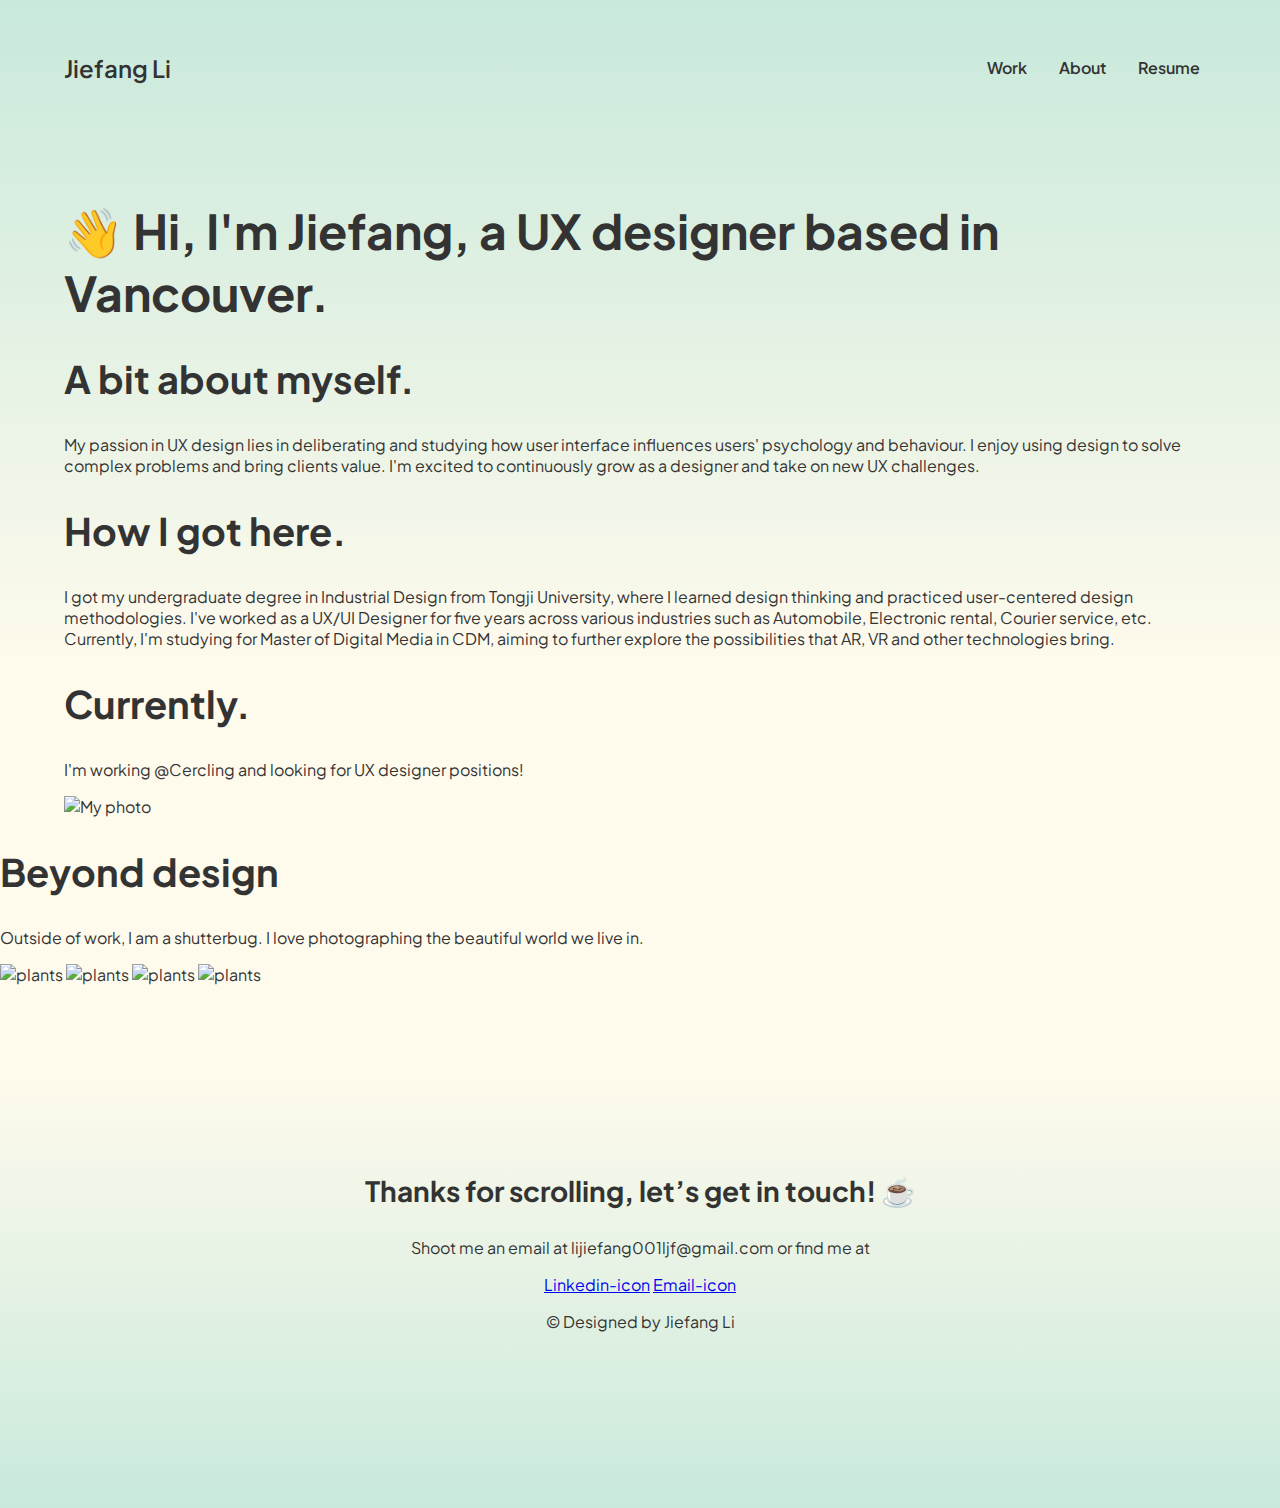
==== about.html @ 9e594978 "Update work page" ====
<!DOCTYPE html>
<html lang="en">

  <head>
    <meta charset="utf-8">
    <meta name="viewport" content="width=device-width, initial-scale=1, maximum-scale=1, minimum-scale=1"> 
    <title>About</title>
    <link href="css/about.css" rel="stylesheet">
  </head>

  <body>
    <header>
      <div class="container_nav">
        <a href="work.html" id="my_name">Jiefang Li</a>
        <nav id="top_nav">
          <ul>
            <li><a href="work.html">Work</a ></li>
            <li><a href="about.html">About</a ></li>
            <li ><a href="resume.html">Resume</a ></li>
          </ul>
        </nav>
      </div>
    </header>

    <div id="gradient"></div>
    
    <div class="bio">
      <div class="bio_text">
        <h1>👋 Hi, I'm Jiefang, a UX designer based in Vancouver.</h1>
        <h2>A bit about myself.</h2>
        <p>My passion in UX design lies in deliberating and studying how user interface influences users' psychology and behaviour. 
          I enjoy using design to solve complex problems and bring clients value. I'm excited to continuously grow as a designer and take on new UX challenges. </p>
        <h2>How I got here.</h2>
        <p>I got my undergraduate degree in Industrial Design from Tongji University, where I learned design thinking and practiced user-centered design methodologies. 
          I've worked as a UX/UI Designer for five years across various industries such as Automobile, Electronic rental, Courier service, etc. Currently, I'm studying for Master of Digital Media in CDM, aiming to further explore the possibilities that AR, VR and other technologies bring. </p> 
        <h2>Currently.</h2>
        <p>I'm working @Cercling and looking for UX designer positions! </p>
      </div>
      <div class="bio_image">
        <img id="my_image" src="images/home-page/cover.png" alt="My photo">
      </div>
    </div>

    <div class="interests">
      <h2>Beyond design</h2>
      <p>Outside of work, I am a shutterbug. I love photographing the beautiful world we live in.</p>
      <img id="hobby_1" src="images/hobby_1.png" alt="plants">
      <img id="hobby_2" src="images/hobby_2.png" alt="plants">
      <img id="hobby_3" src="images/hobby_3.png" alt="plants">
      <img id="hobby_4" src="images/hobby_4.png" alt="plants">
    </div>
    

    <footer>
      <div class="footer_container">
        <h3>Thanks for scrolling, let’s get in touch! ☕️</h3>
        <P>Shoot me an email at lijiefang001ljf@gmail.com or find me at</P>
        <div class="links_container">
          <a href="styleguide.html" class="in-text-link">Linkedin-icon</a>
          <a href="styleguide.html#citations" class="in-text-link">Email-icon</a>
        </div>
        <p>© Designed by Jiefang Li</p>
      </div>
    </footer>
 

  </body>
</html>
---- css/about.css ----
/* font */

/*@import url('https://fonts.googleapis.com/css2?family=Inter:wght@300;400;500;700;800&display=swap');
*/

@import url('https://fonts.googleapis.com/css2?family=Inter:wght@300;400;500;700;800&family=Plus+Jakarta+Sans:ital,wght@0,200;0,300;0,400;0,500;0,600;0,800;1,200;1,300;1,400;1,500;1,600;1,800&display=swap');

body {
  font-family: 'Inter', sans-serif;
  font-family: 'Plus Jakarta Sans', sans-serif;
  color: #333333;
  background-color: #FEFAEC;
  margin:0px;
}

h1{
  font-family: 'Inter', sans-serif;
  font-family: 'Plus Jakarta Sans', sans-serif;
  font-size: 48px;
  color: #333333;
}

h2{
  font-family: 'Inter', sans-serif;
  font-family: 'Plus Jakarta Sans', sans-serif;
  color: #333333;
  font-size: 38px;
  font-weight: 700;
}

h3{
  font-family: 'Inter', sans-serif;
  font-family: 'Plus Jakarta Sans', sans-serif;  
  color: #333333;
  font-size: 28px;
}

h4 {
  font-family: 'Inter', sans-serif;
  font-family: 'Plus Jakarta Sans', sans-serif;  
  font-size: 18px;
  color: #333333;
  font-weight: 700;
}
/* font(end)*/


/* Navigation(start) */
header {
  padding-top: 2rem;
}

#my_name {
 font-size: 24px;
 text-decoration: none;
 font-weight: 600;
 color: #333333;
}

.container_nav {
  max-width: 90%;
  margin-left: auto;
  margin-right: auto;
  display:flex;
  justify-content: space-between;
  align-items: center;
}


nav{
  display: table;
}

nav a {
  text-decoration: none;
  font-weight: 600;
  color:#333333;
}

nav a:hover,
nav a:focus {
  color: #649173;
}

nav ul {
  list-style: none;
  padding: 0;
  display: flex;
}

nav li {
  margin-left:1em;
  margin-right:1em;
  line-height: 40px;
}

/* Navigation(end) */

#gradient {
  height: 660px;
  width: 100%;
  z-index: -100;
  background-color: #FEFAEC; 
  background-image: linear-gradient(#C8E9DB, #FEFAEC);
  /*background-image: linear-gradient(#CFDEF3, #E0EAFC);*/
  top: 0;
  position: absolute;
}


.bio {
  max-width: 90%;
  text-align: left;
  margin-left: auto;
  margin-right: auto;
  margin-top: 6rem;
}

.white_color {
  color: #649173;
}

.strong_text {
  font-weight: 700;
}

.works_collection {
  width: 90%;
  margin-left: auto;
  margin-right: auto;
  margin-top: 10rem;
}

.work {
  width: 100%;
  display: flex;
  margin-bottom: 2rem;
}

.work_image {
  width: 36vw;
  border-radius: 20px;
}

.work_text {
  margin-left: 4rem;
  width: 36vw;
}

.work_intro {
  font-size: 18px;
  line-height: 2rem;
  margin-top: -0.5rem;
}

.view_work {
  padding: 10px 24px;
  font-size: 16px;
  text-decoration: none;
  color: #649173;
  background-color: transparent;
  border-style: none;
  border-radius: 50px;
  outline: #649173 1px solid;
  cursor: pointer;
}

.view_work:hover {
  color: #ffffff;
  background-color: #649173;
  outline: #649173 1px solid;
  cursor: pointer;
  transition: all .4s ease-in-out;
}
/* Knowledge of hovering effect is from https://alvarotrigo.com/blog/best-css-button-hover-effects/*/

/* footer */

footer {
  margin-top: 6rem;
  background-color: #FEFAEC; 
  background-image: linear-gradient(#FEFAEC, #C8E9DB);
  padding-top: 4rem;
  padding-bottom: 10rem;
}

.footer_container {
  text-align: center;
}

.links_image {
  width: 28px;
  margin: 1rem;
}

.in_text_link {
  color:#649173;
  text-decoration: none;
}
  
.in_text_link:hover {
  color:#8bbe9c;
}
  
.in_text_link:focus {
  color:#8bbe9c;
}
  
/* footer (end) */

@media only screen and (min-width:300px) and (max-width:560px) {


}


@media only screen and (min-width:561px) and (max-width:942px) {


}
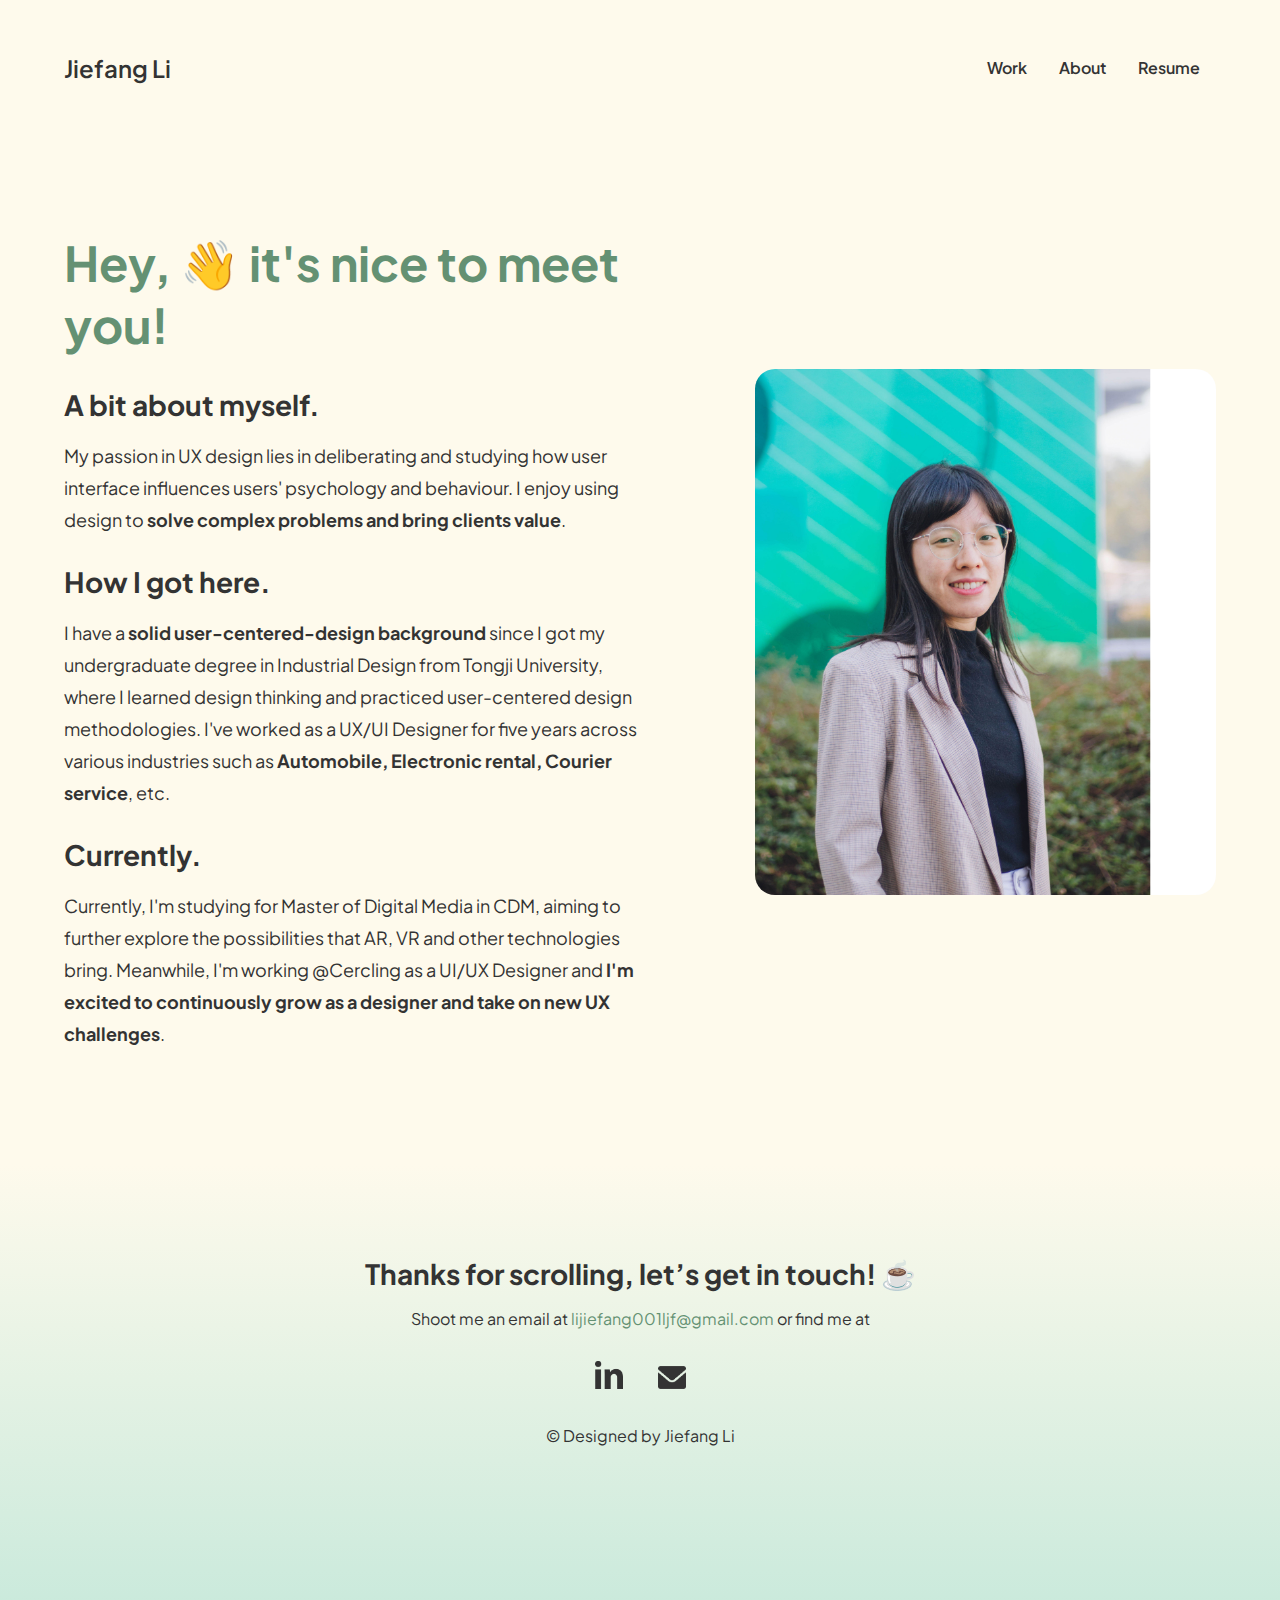
==== commit e5630d62: "Update about page" ====
--- a/about.html
+++ b/about.html
@@ -16,51 +16,55 @@
           <ul>
             <li><a href="work.html">Work</a ></li>
             <li><a href="about.html">About</a ></li>
-            <li ><a href="resume.html">Resume</a ></li>
+            <li ><a href="https://drive.google.com/file/d/1ilSDPr38J20eE-0xOIcTPWDny7pMqRMl/view?usp=share_link">Resume</a ></li>
           </ul>
         </nav>
       </div>
     </header>
 
     <div id="gradient"></div>
-    
+
     <div class="bio">
       <div class="bio_text">
-        <h1>👋 Hi, I'm Jiefang, a UX designer based in Vancouver.</h1>
-        <h2>A bit about myself.</h2>
-        <p>My passion in UX design lies in deliberating and studying how user interface influences users' psychology and behaviour. 
-          I enjoy using design to solve complex problems and bring clients value. I'm excited to continuously grow as a designer and take on new UX challenges. </p>
-        <h2>How I got here.</h2>
-        <p>I got my undergraduate degree in Industrial Design from Tongji University, where I learned design thinking and practiced user-centered design methodologies. 
-          I've worked as a UX/UI Designer for five years across various industries such as Automobile, Electronic rental, Courier service, etc. Currently, I'm studying for Master of Digital Media in CDM, aiming to further explore the possibilities that AR, VR and other technologies bring. </p> 
-        <h2>Currently.</h2>
-        <p>I'm working @Cercling and looking for UX designer positions! </p>
+        <h1>Hey, 👋 it's nice to meet you!</h1>
+        <h3>A bit about myself.</h3>
+        <p class="body_text">My passion in UX design lies in deliberating and studying how user interface influences users' psychology and behaviour. 
+          I enjoy using design to <span class="strong_text">solve complex problems and bring clients value</span>.  </p>
+        <h3>How I got here.</h3>
+        <p class="body_text">I have a <span class="strong_text">solid user-centered-design background</span> since I got my undergraduate degree in Industrial Design from Tongji University, where I learned design thinking and practiced user-centered design methodologies. 
+          I've worked as a UX/UI Designer for five years across various industries such as <span class="strong_text">Automobile, Electronic rental, Courier service</span>, etc. </p> 
+        <h3>Currently.</h3>
+        <p class="body_text">Currently, I'm studying for Master of Digital Media in CDM, aiming to further explore the possibilities that AR, VR and other technologies bring. Meanwhile, I'm working @Cercling as a UI/UX Designer and <span class="strong_text">I'm excited to continuously grow as a designer and take on new UX challenges</span>.</p>
       </div>
       <div class="bio_image">
-        <img id="my_image" src="images/home-page/cover.png" alt="My photo">
+        <img id="my_image" src="images/about/photo.jpg" alt="My photo">
       </div>
     </div>
 
+    <!--Hide this for now
     <div class="interests">
-      <h2>Beyond design</h2>
-      <p>Outside of work, I am a shutterbug. I love photographing the beautiful world we live in.</p>
-      <img id="hobby_1" src="images/hobby_1.png" alt="plants">
-      <img id="hobby_2" src="images/hobby_2.png" alt="plants">
-      <img id="hobby_3" src="images/hobby_3.png" alt="plants">
-      <img id="hobby_4" src="images/hobby_4.png" alt="plants">
+      <h1>Beyond design</h1>
+      <p class="body_text">When I am not pushing pixels, I love painting to record this beautiful life, spending time with friends, playing badminton, hiking, taking care of my plants and cooking. 
+      </p>
+      <div id="photo_container">
+        <img class="hobby" src="images/hobby_1.png" alt="plants">
+        <img class="hobby" src="images/hobby_2.png" alt="plants">
+        <img class="hobby" src="images/hobby_3.png" alt="plants">
+        <img class="hobby" src="images/hobby_4.png" alt="plants">
+      </div>
     </div>
-    
+    -->
 
     <footer>
       <div class="footer_container">
         <h3>Thanks for scrolling, let’s get in touch! ☕️</h3>
-        <P>Shoot me an email at lijiefang001ljf@gmail.com or find me at</P>
+        <P>Shoot me an email at  <a href="mailto:lijiefang001ljf@gmail.com" class="in_text_link">lijiefang001ljf@gmail.com</a>  or find me at</P>
         <div class="links_container">
-          <a href="styleguide.html" class="in-text-link">Linkedin-icon</a>
-          <a href="styleguide.html#citations" class="in-text-link">Email-icon</a>
+          <a href="https://www.linkedin.com/in/lijiefang"><img src="images/work/link1.png" class=links_image alt="Linkedin Link"></a>   
+          <a href="mailto:lijiefang001ljf@gmail.com"><img src="images/work/link2.png" class=links_image alt="Email Link"></a>   
+          <!--Knowledge of HTML Email Tag https://www.tutorialspoint.com/html/html_email_links.htm-->   
         </div>
         <p>© Designed by Jiefang Li</p>
-      </div>
     </footer>
  
 
--- a/css/about.css
+++ b/css/about.css
@@ -17,7 +17,7 @@
   font-family: 'Inter', sans-serif;
   font-family: 'Plus Jakarta Sans', sans-serif;
   font-size: 48px;
-  color: #333333;
+  color: #649173;
 }
 
 h2{
@@ -33,6 +33,7 @@
   font-family: 'Plus Jakarta Sans', sans-serif;  
   color: #333333;
   font-size: 28px;
+  margin-bottom: 0;
 }
 
 h4 {
@@ -80,6 +81,9 @@
 nav a:hover,
 nav a:focus {
   color: #649173;
+  text-decoration: underline;
+  text-underline-offset: 6px;
+  /*Show underline on hover: https://stackoverflow.com/questions/22674633/text-that-shows-an-underline-on-hover*/
 }
 
 nav ul {
@@ -96,83 +100,61 @@
 
 /* Navigation(end) */
 
-#gradient {
-  height: 660px;
-  width: 100%;
-  z-index: -100;
-  background-color: #FEFAEC; 
-  background-image: linear-gradient(#C8E9DB, #FEFAEC);
-  /*background-image: linear-gradient(#CFDEF3, #E0EAFC);*/
-  top: 0;
-  position: absolute;
-}
 
 
 .bio {
-  max-width: 90%;
+  width: 90%;
   text-align: left;
   margin-left: auto;
   margin-right: auto;
   margin-top: 6rem;
-}
-
-.white_color {
-  color: #649173;
-}
+  display: flex;
+  justify-content: space-between;
+  flex-wrap: wrap;
+  align-items: center;
+}
+
+.bio_text {
+  width: 50%;
+}
+
+.body_text{
+font-size: 18px;
+line-height: 2rem;}
+
 
 .strong_text {
   font-weight: 700;
 }
 
-.works_collection {
+
+.bio_image {
+  width: 40%;
+  border-radius: 20px;
+}
+
+#my_image {
+    width: 100%;
+    border-radius: 20px;
+}
+
+
+.interests {
   width: 90%;
+  text-align: left;
   margin-left: auto;
   margin-right: auto;
-  margin-top: 10rem;
-}
-
-.work {
-  width: 100%;
+  margin-top: 6rem;
+}
+
+#photo_container {
   display: flex;
-  margin-bottom: 2rem;
-}
-
-.work_image {
-  width: 36vw;
-  border-radius: 20px;
-}
-
-.work_text {
-  margin-left: 4rem;
-  width: 36vw;
-}
-
-.work_intro {
-  font-size: 18px;
-  line-height: 2rem;
-  margin-top: -0.5rem;
-}
-
-.view_work {
-  padding: 10px 24px;
-  font-size: 16px;
-  text-decoration: none;
-  color: #649173;
-  background-color: transparent;
-  border-style: none;
-  border-radius: 50px;
-  outline: #649173 1px solid;
-  cursor: pointer;
-}
-
-.view_work:hover {
-  color: #ffffff;
-  background-color: #649173;
-  outline: #649173 1px solid;
-  cursor: pointer;
-  transition: all .4s ease-in-out;
-}
-/* Knowledge of hovering effect is from https://alvarotrigo.com/blog/best-css-button-hover-effects/*/
+  flex-wrap: wrap;
+}
+
+.hobby {
+  width: 24%;
+}
 
 /* footer */
 
@@ -197,13 +179,15 @@
   color:#649173;
   text-decoration: none;
 }
-  
+
 .in_text_link:hover {
-  color:#8bbe9c;
+  text-decoration: underline;
+  text-underline-offset: 4px;
 }
   
 .in_text_link:focus {
-  color:#8bbe9c;
+  text-decoration: underline;
+  text-underline-offset: 4px;
 }
   
 /* footer (end) */
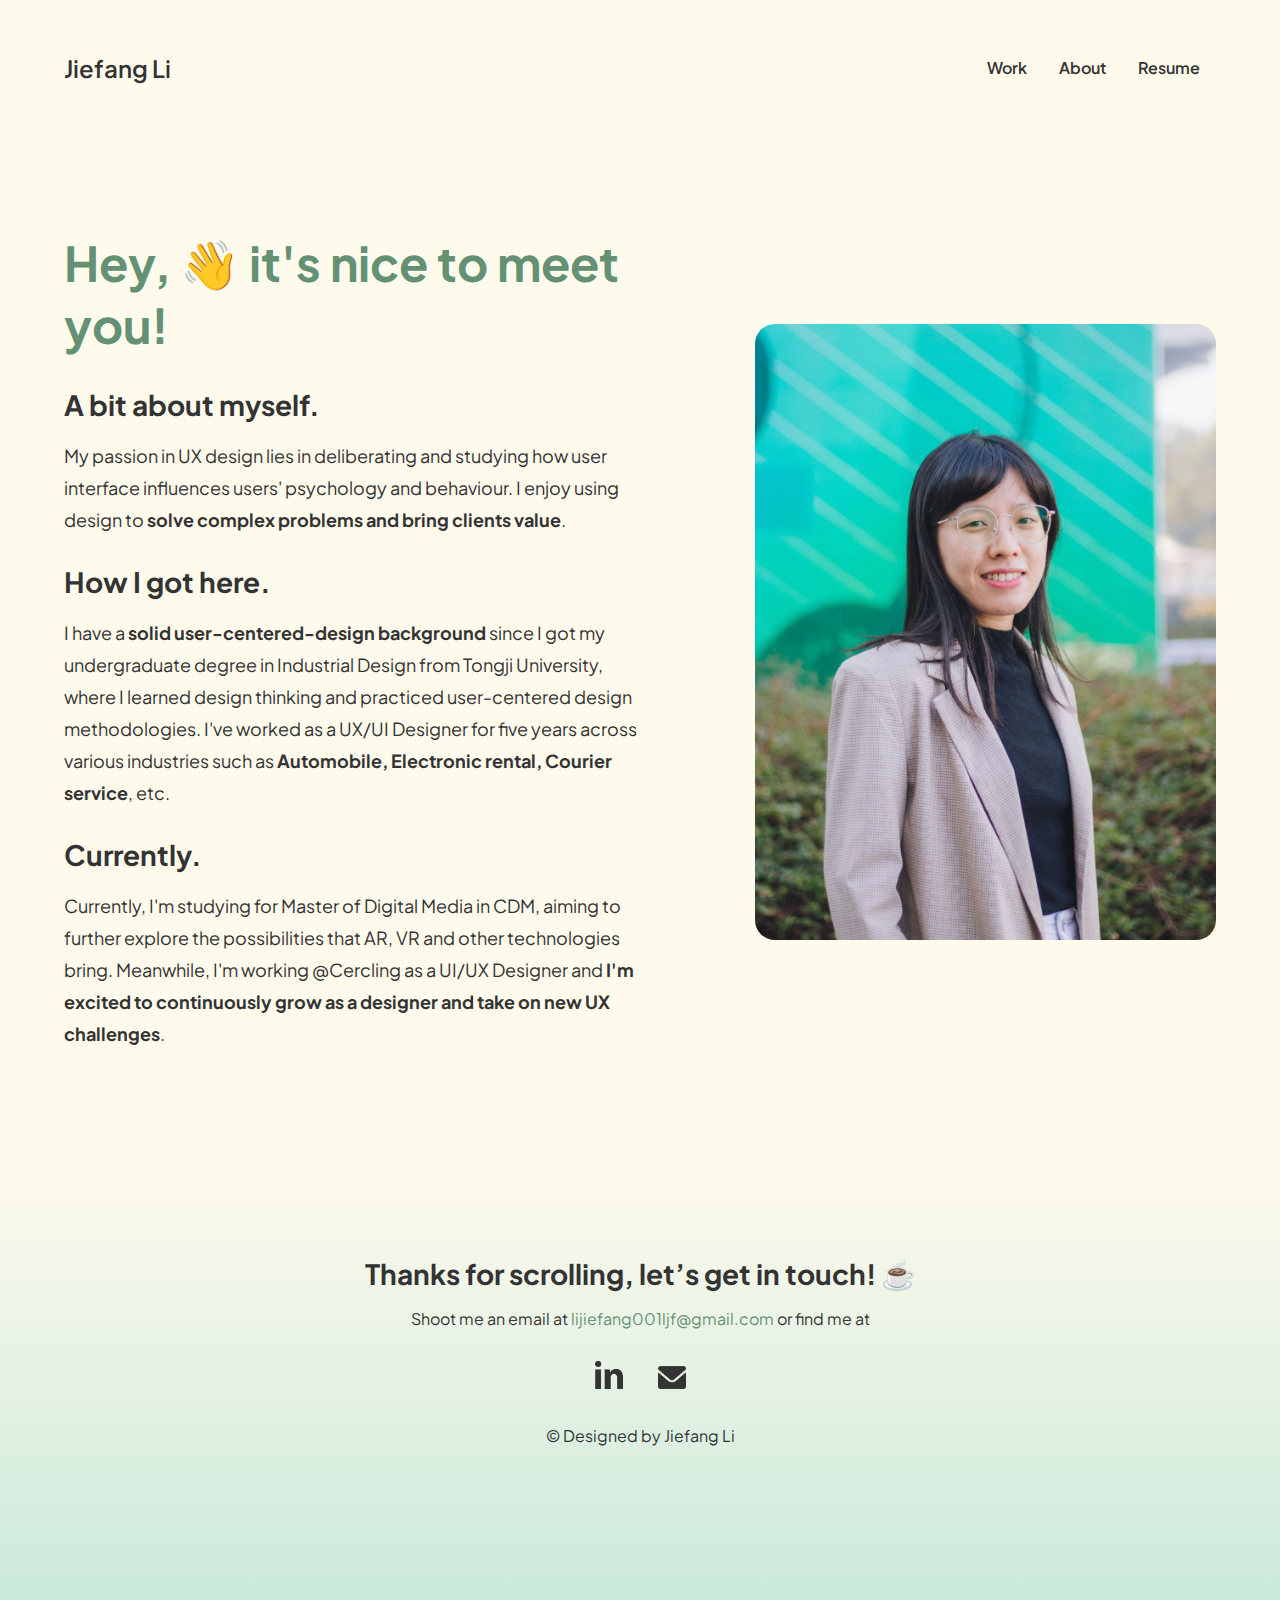
==== commit 3838f234: "Make homepage, work1, work2, about pages responsive" ====
--- a/about.html
+++ b/about.html
@@ -37,7 +37,7 @@
         <p class="body_text">Currently, I'm studying for Master of Digital Media in CDM, aiming to further explore the possibilities that AR, VR and other technologies bring. Meanwhile, I'm working @Cercling as a UI/UX Designer and <span class="strong_text">I'm excited to continuously grow as a designer and take on new UX challenges</span>.</p>
       </div>
       <div class="bio_image">
-        <img id="my_image" src="images/about/photo.jpg" alt="My photo">
+        <img id="my_image" src="images/about/photo.png" alt="My photo">
       </div>
     </div>
 
--- a/css/about.css
+++ b/css/about.css
@@ -192,15 +192,128 @@
   
 /* footer (end) */
 
-@media only screen and (min-width:300px) and (max-width:560px) {
-
-
-}
-
-
-@media only screen and (min-width:561px) and (max-width:942px) {
-
-
-}
-
-
+
+@media only screen and (min-width:300px) and (max-width:480px) {
+
+  nav li {
+    margin-left:0.5em;
+    margin-right:0.5em;
+  }
+  
+
+  .bio {
+    margin-top: 4rem;
+    display: flex;
+    flex-wrap: wrap;
+  }
+
+  .bio_text{
+    order: 1;
+    font-size: 16px;
+    width: 100%;
+  }
+
+  .bio_image{
+    order: 2;
+    width: 100%;
+    border-radius: 20px;
+    margin-top: 2rem;
+  }
+
+
+  h1{
+    font-size: 40px;
+  }
+
+  h3 {
+    font-size: 24px;
+  }
+  
+  .body_text{
+    font-size: 16px;
+  }
+
+  footer {
+    margin-top: 2rem;
+  }
+
+  .footer_container{
+    width: 80%;
+    margin-left: auto;
+    margin-right: auto;
+  }
+
+}
+
+
+@media only screen and (min-width:481px) and (max-width:768px) {
+
+  .bio {
+    margin-top: 4rem;
+    display: flex;
+    flex-wrap: wrap;
+  }
+
+  .bio_text{
+    order: 1;
+    font-size: 16px;
+    width: 100%;
+  }
+
+  .bio_image{
+    order: 2;
+    width: 100%;
+    border-radius: 20px;
+    margin-top: 2rem;
+  }
+
+
+  h1{
+    font-size: 40px;
+  }
+
+  h3 {
+    font-size: 24px;
+  }
+  
+  .body_text{
+    font-size: 16px;
+  }
+
+  footer {
+    margin-top: 2rem;
+  }
+
+  .footer_container{
+    width: 80%;
+    margin-left: auto;
+    margin-right: auto;
+  }
+}
+
+@media only screen and (min-width:769px) and (max-width:1120px) {
+
+  .bio {
+    margin-top: 4rem;
+  }
+
+  h1{
+    font-size: 40px;
+  }
+
+  h3 {
+    font-size: 24px;
+  }
+  
+  .body_text{
+    font-size: 16px;
+  }
+
+  footer {
+    margin-top: 2rem;
+  }
+  
+  }
+
+
+
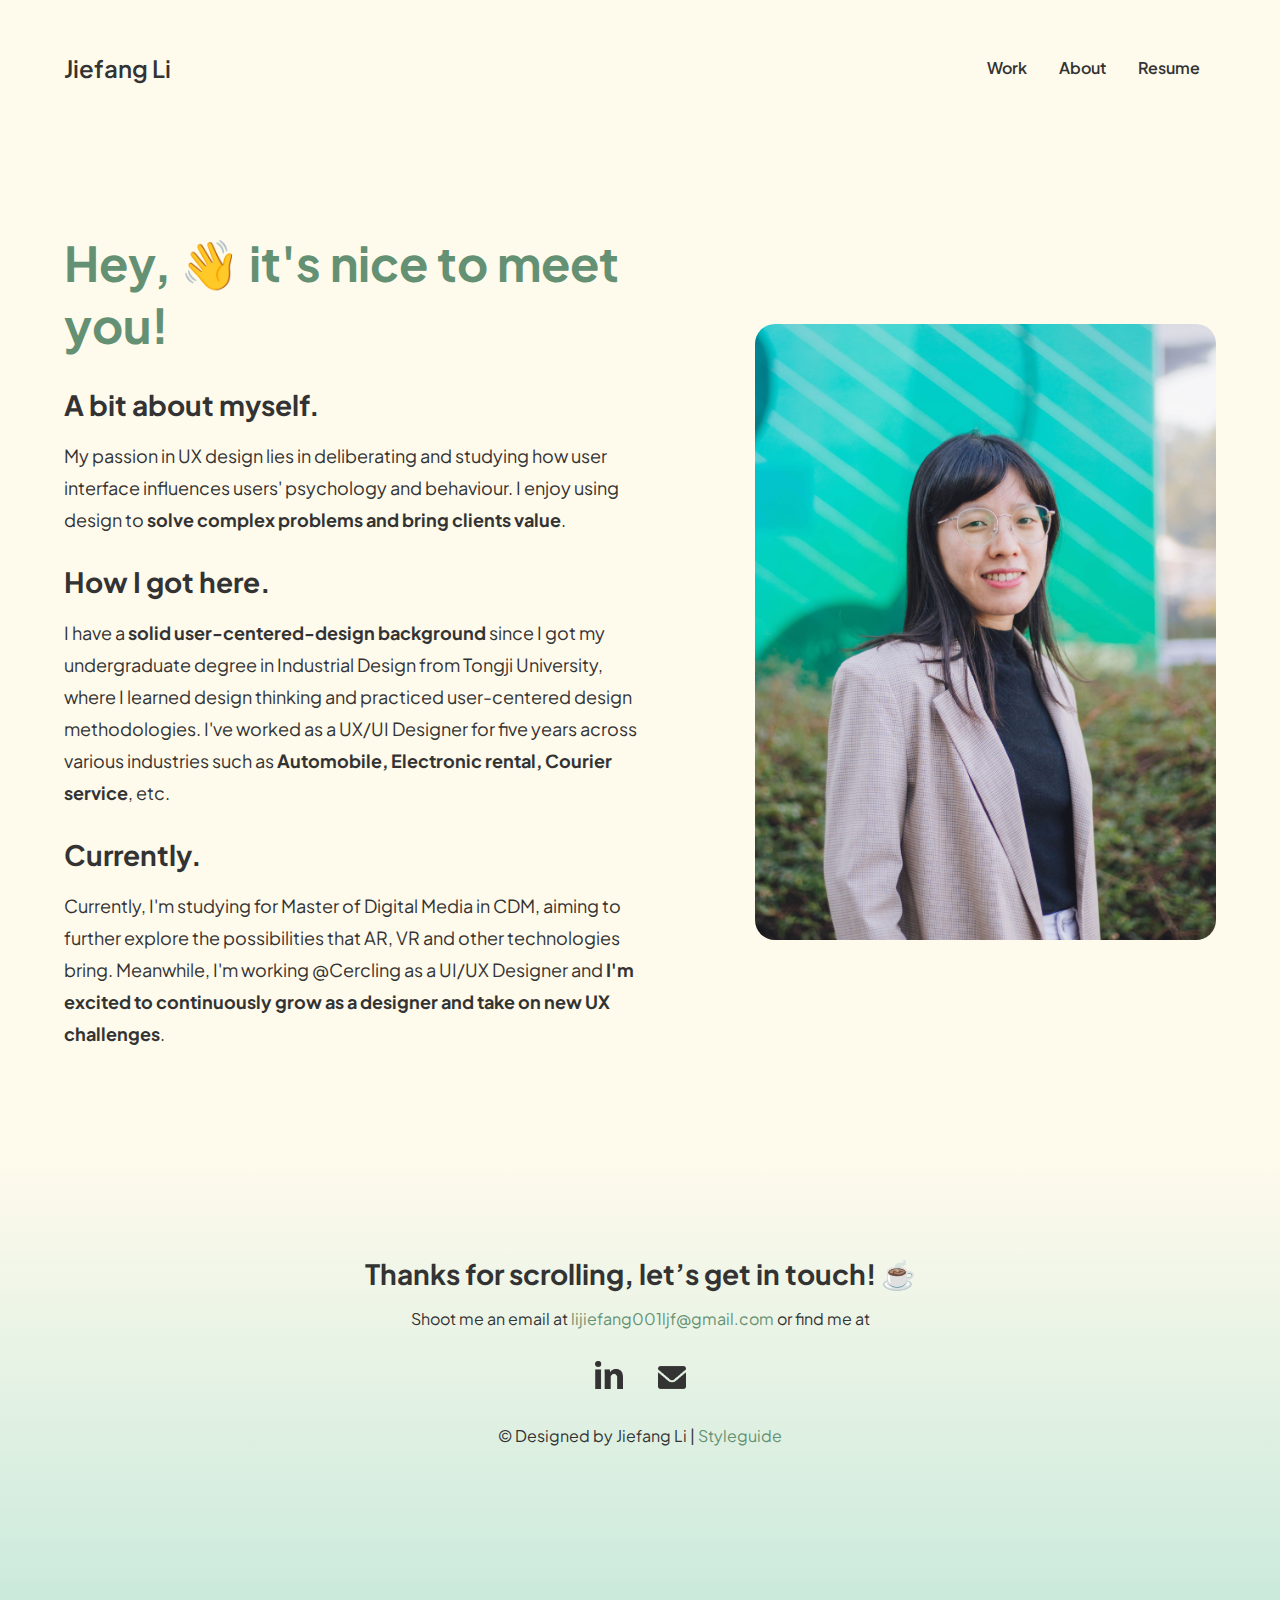
==== commit 720d4f0f: "Add links of styleguide on About, Work pages" ====
--- a/about.html
+++ b/about.html
@@ -64,7 +64,7 @@
           <a href="mailto:lijiefang001ljf@gmail.com"><img src="images/work/link2.png" class=links_image alt="Email Link"></a>   
           <!--Knowledge of HTML Email Tag https://www.tutorialspoint.com/html/html_email_links.htm-->   
         </div>
-        <p>© Designed by Jiefang Li</p>
+        <p>© Designed by Jiefang Li | <a href="styleguide.html" class="in_text_link">Styleguide</a></p>
     </footer>
  
 
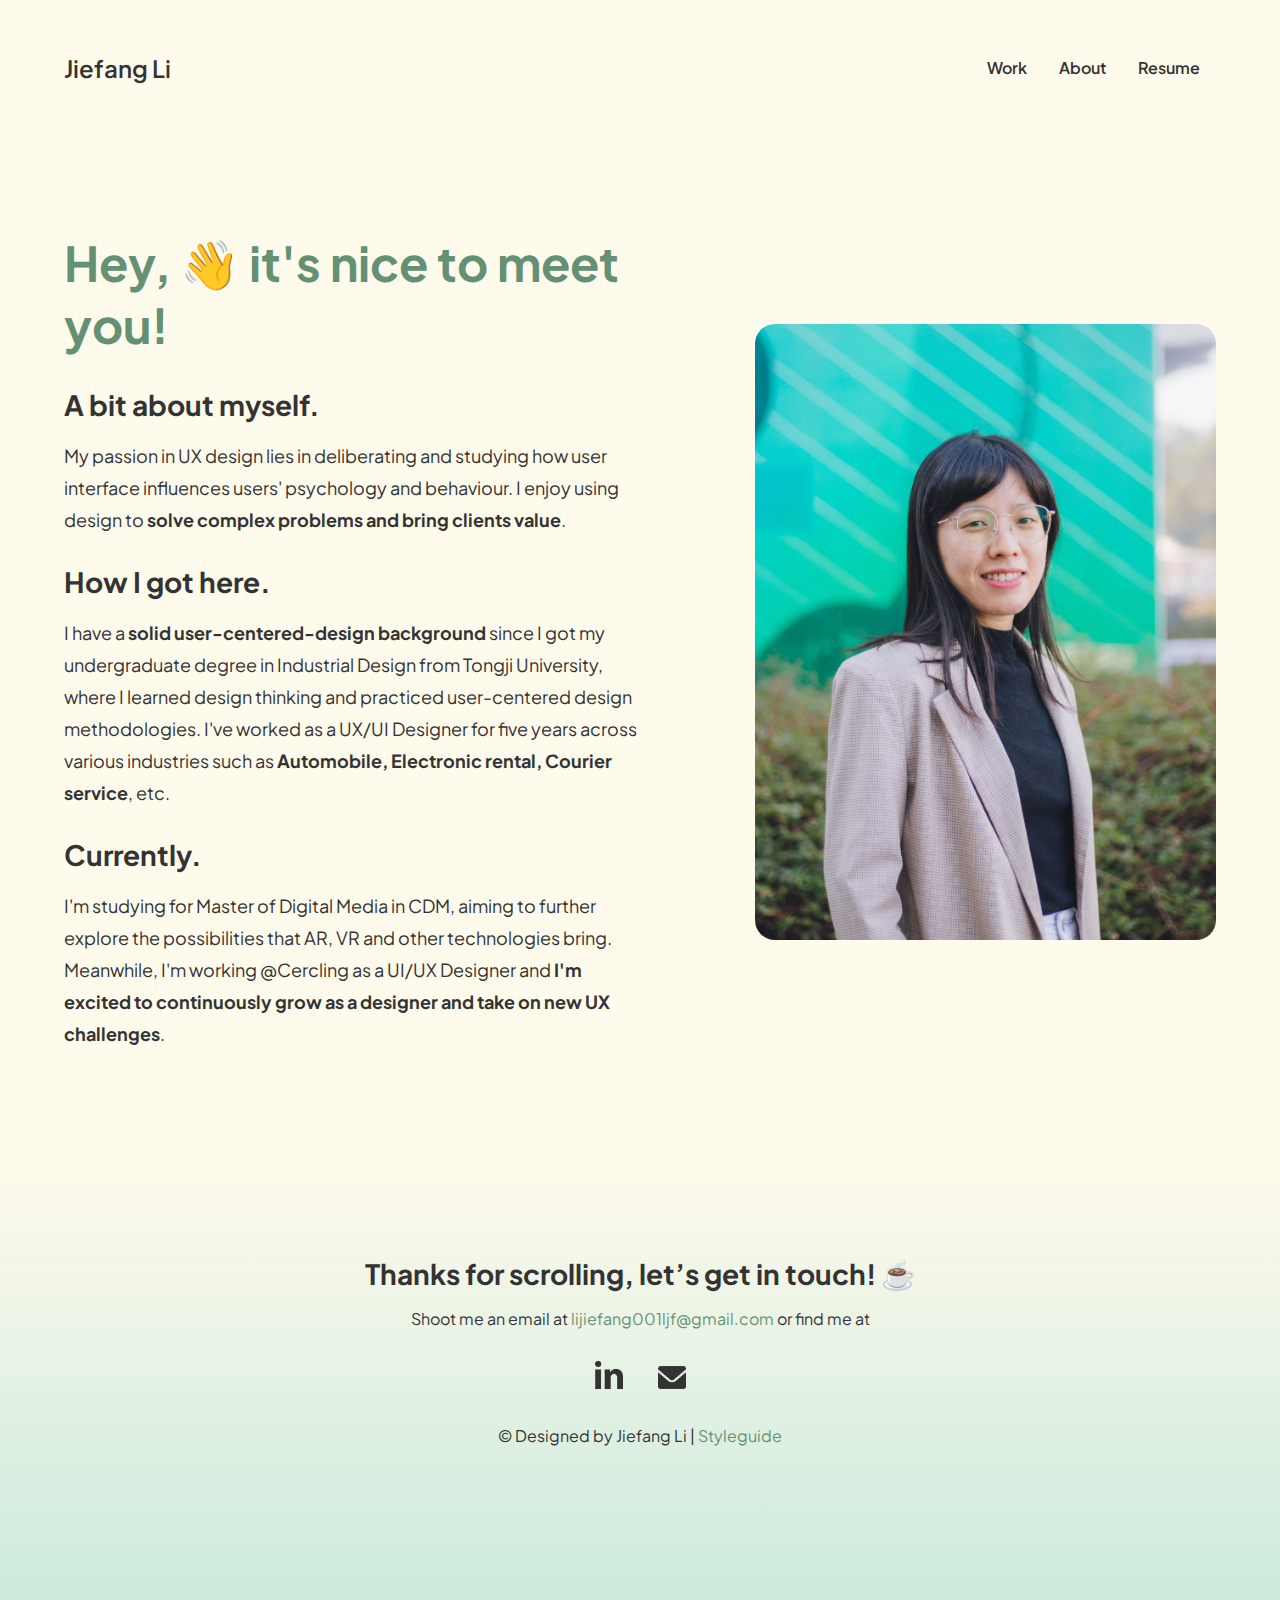
==== commit d4674a3c: "Update About page and styleguide" ====
--- a/about.html
+++ b/about.html
@@ -11,10 +11,10 @@
   <body>
     <header>
       <div class="container_nav">
-        <a href="work.html" id="my_name">Jiefang Li</a>
+        <a href="index.html" id="my_name">Jiefang Li</a>
         <nav id="top_nav">
           <ul>
-            <li><a href="work.html">Work</a ></li>
+            <li><a href="index.html">Work</a ></li>
             <li><a href="about.html">About</a ></li>
             <li ><a href="https://drive.google.com/file/d/1ilSDPr38J20eE-0xOIcTPWDny7pMqRMl/view?usp=share_link">Resume</a ></li>
           </ul>
@@ -34,7 +34,7 @@
         <p class="body_text">I have a <span class="strong_text">solid user-centered-design background</span> since I got my undergraduate degree in Industrial Design from Tongji University, where I learned design thinking and practiced user-centered design methodologies. 
           I've worked as a UX/UI Designer for five years across various industries such as <span class="strong_text">Automobile, Electronic rental, Courier service</span>, etc. </p> 
         <h3>Currently.</h3>
-        <p class="body_text">Currently, I'm studying for Master of Digital Media in CDM, aiming to further explore the possibilities that AR, VR and other technologies bring. Meanwhile, I'm working @Cercling as a UI/UX Designer and <span class="strong_text">I'm excited to continuously grow as a designer and take on new UX challenges</span>.</p>
+        <p class="body_text">I'm studying for Master of Digital Media in CDM, aiming to further explore the possibilities that AR, VR and other technologies bring. Meanwhile, I'm working @Cercling as a UI/UX Designer and <span class="strong_text">I'm excited to continuously grow as a designer and take on new UX challenges</span>.</p>
       </div>
       <div class="bio_image">
         <img id="my_image" src="images/about/photo.png" alt="My photo">
@@ -60,8 +60,8 @@
         <h3>Thanks for scrolling, let’s get in touch! ☕️</h3>
         <P>Shoot me an email at  <a href="mailto:lijiefang001ljf@gmail.com" class="in_text_link">lijiefang001ljf@gmail.com</a>  or find me at</P>
         <div class="links_container">
-          <a href="https://www.linkedin.com/in/lijiefang"><img src="images/work/link1.png" class=links_image alt="Linkedin Link"></a>   
-          <a href="mailto:lijiefang001ljf@gmail.com"><img src="images/work/link2.png" class=links_image alt="Email Link"></a>   
+          <a href="https://www.linkedin.com/in/lijiefang"><img src="images/index/link1.png" class=links_image alt="Linkedin Link"></a>   
+          <a href="mailto:lijiefang001ljf@gmail.com"><img src="images/index/link2.png" class=links_image alt="Email Link"></a>   
           <!--Knowledge of HTML Email Tag https://www.tutorialspoint.com/html/html_email_links.htm-->   
         </div>
         <p>© Designed by Jiefang Li | <a href="styleguide.html" class="in_text_link">Styleguide</a></p>
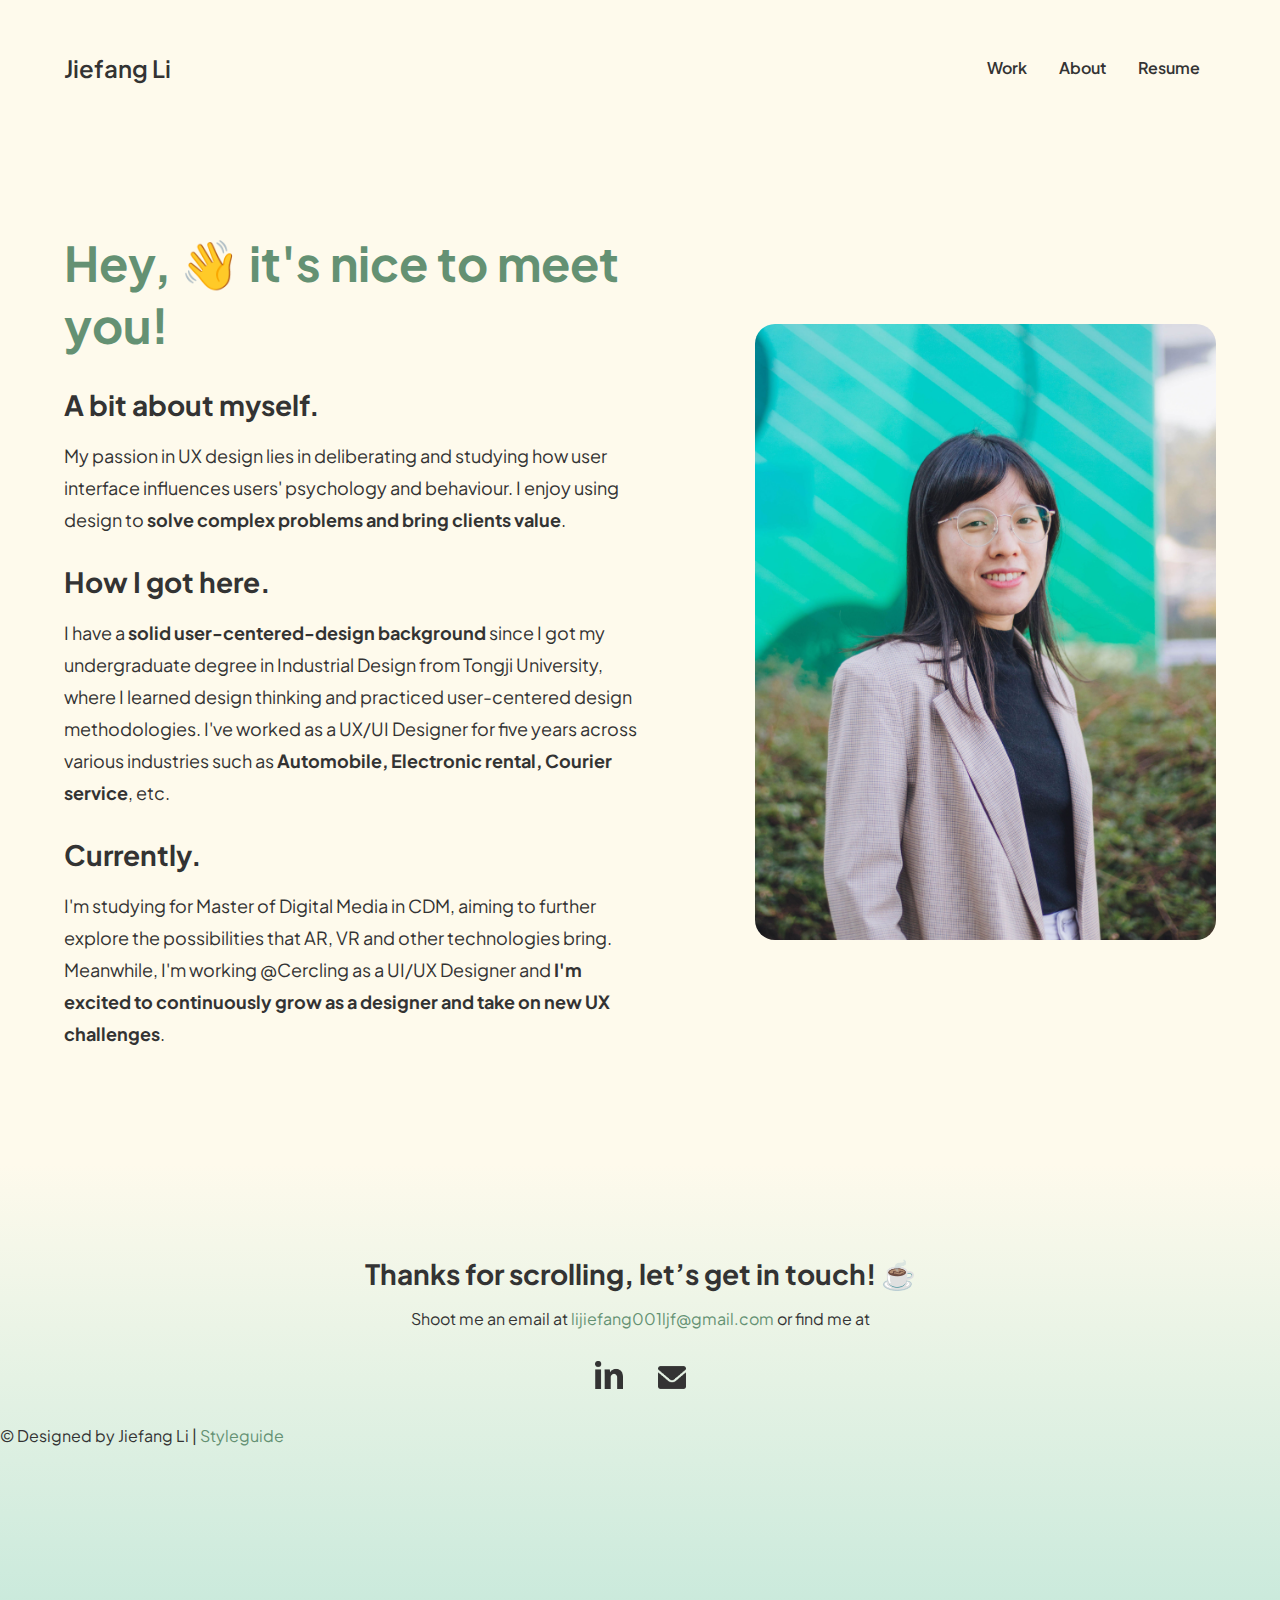
==== commit be4ca0e0: "Correct grammar in html and css files, and clean up unused documents" ====
--- a/about.html
+++ b/about.html
@@ -64,6 +64,7 @@
           <a href="mailto:lijiefang001ljf@gmail.com"><img src="images/index/link2.png" class=links_image alt="Email Link"></a>   
           <!--Knowledge of HTML Email Tag https://www.tutorialspoint.com/html/html_email_links.htm-->   
         </div>
+      </div>
         <p>© Designed by Jiefang Li | <a href="styleguide.html" class="in_text_link">Styleguide</a></p>
     </footer>
  
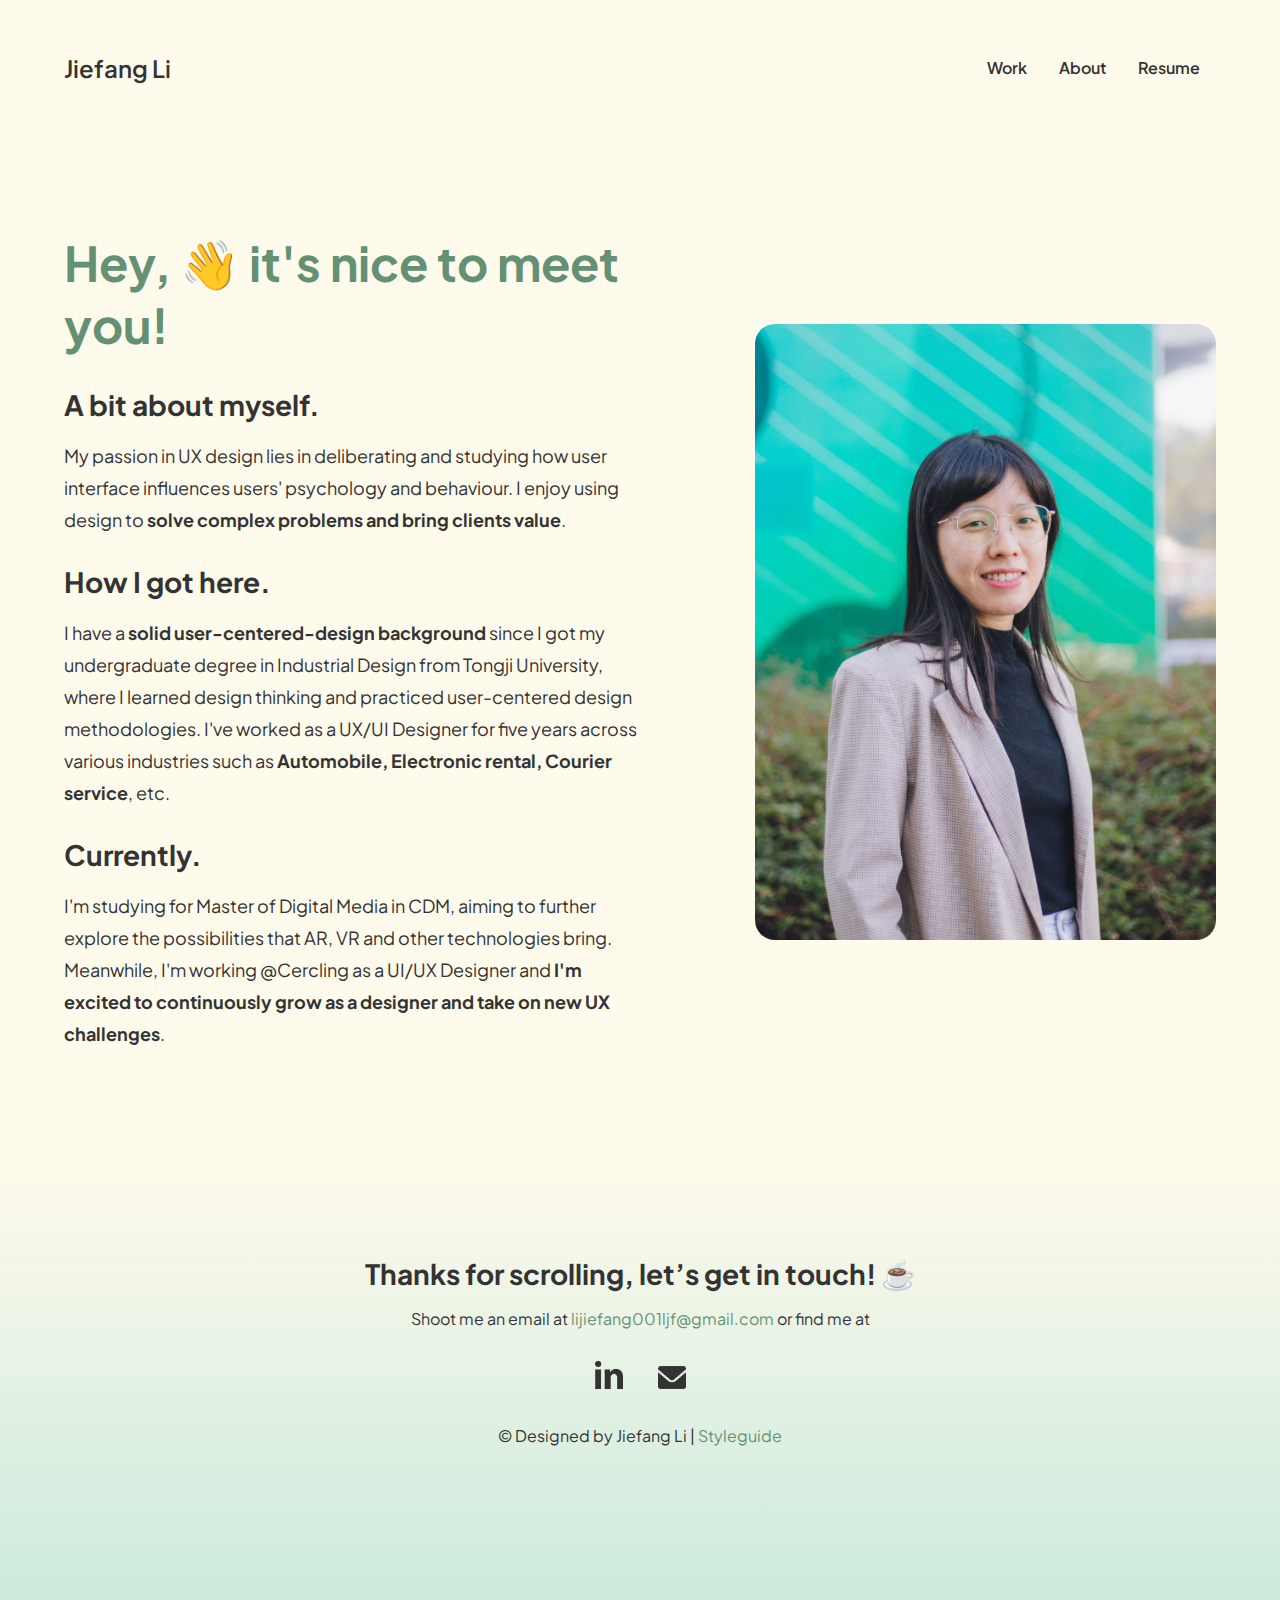
==== commit 27b72f0f: "Debug" ====
--- a/about.html
+++ b/about.html
@@ -64,8 +64,9 @@
           <a href="mailto:lijiefang001ljf@gmail.com"><img src="images/index/link2.png" class=links_image alt="Email Link"></a>   
           <!--Knowledge of HTML Email Tag https://www.tutorialspoint.com/html/html_email_links.htm-->   
         </div>
+        <p>© Designed by Jiefang Li | <a href="styleguide.html" class="in_text_link">Styleguide</a></p>
+
       </div>
-        <p>© Designed by Jiefang Li | <a href="styleguide.html" class="in_text_link">Styleguide</a></p>
     </footer>
  
 
